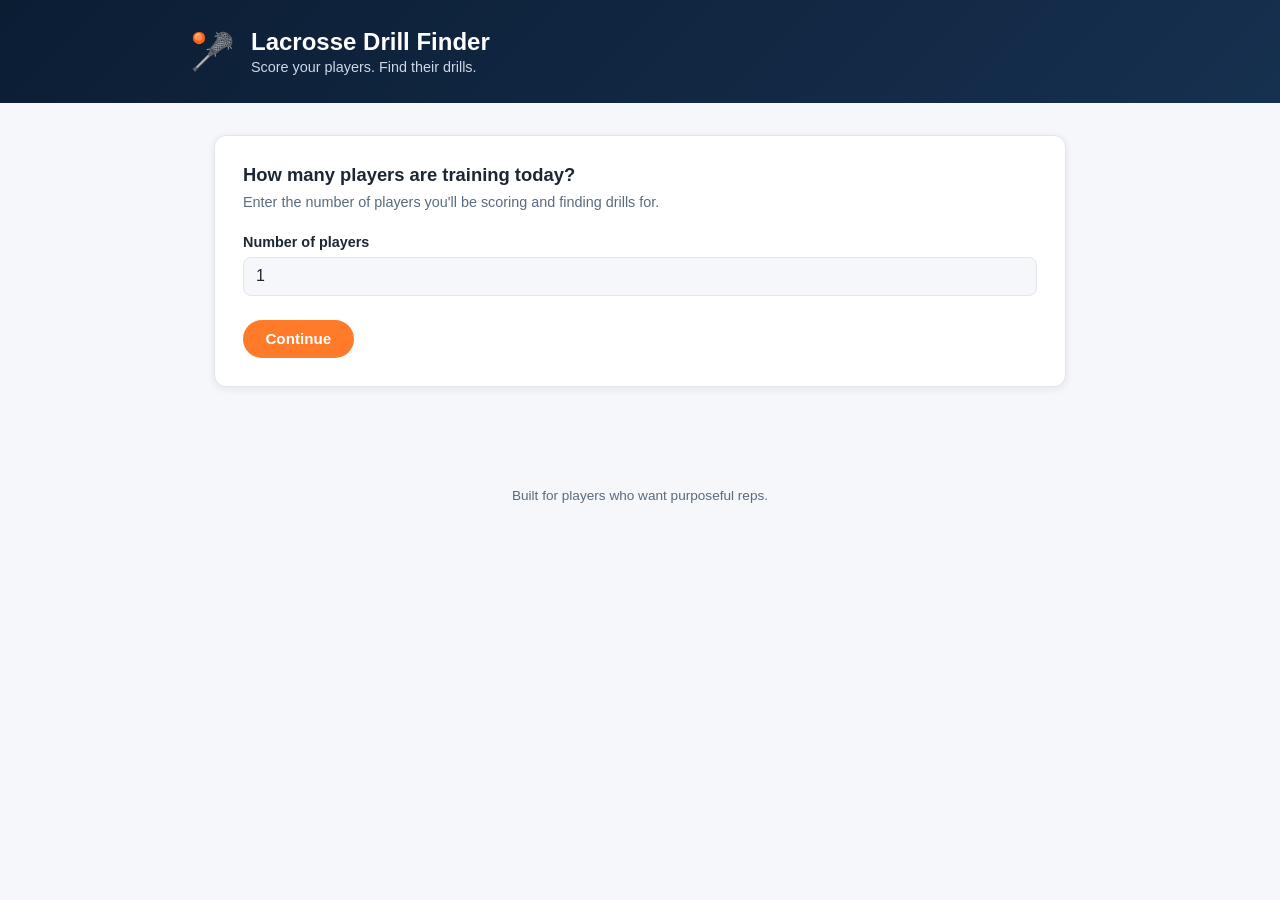
==== lacrosse-drill-finder.html @ 165f3fa3 "Rework as single-file app with per-player skill scoring Consolidate into one self-contained HTML fil" ====
<!doctype html>
<html lang="en">
<head>
<meta charset="UTF-8" />
<meta name="viewport" content="width=device-width, initial-scale=1.0" />
<title>Lacrosse Drill Finder</title>
<style>
:root {
  --navy: #0b1d33;
  --navy-light: #16304f;
  --orange: #ff7a29;
  --orange-dark: #e8611a;
  --bg: #f5f7fa;
  --card-bg: #ffffff;
  --text: #1c2733;
  --text-muted: #5a6b7d;
  --border: #e1e6ec;
  --radius: 12px;
  --shadow: 0 2px 8px rgba(11, 29, 51, 0.08);
}
@media (prefers-color-scheme: dark) {
  :root {
    --bg: #0e1620;
    --card-bg: #172231;
    --text: #eaf0f6;
    --text-muted: #9aabbd;
    --border: #263447;
    --shadow: 0 2px 10px rgba(0, 0, 0, 0.35);
  }
}
* { box-sizing: border-box; }
body {
  margin: 0;
  font-family: "Segoe UI", Roboto, Helvetica, Arial, sans-serif;
  background: var(--bg);
  color: var(--text);
}
.site-header {
  background: linear-gradient(135deg, var(--navy), var(--navy-light));
  color: #fff;
  padding: 1.75rem 1.5rem;
}
.header-inner {
  max-width: 900px;
  margin: 0 auto;
  display: flex;
  align-items: center;
  justify-content: space-between;
  gap: 1rem;
  flex-wrap: wrap;
}
.header-title { display: flex; align-items: center; gap: 1rem; }
.logo { font-size: 2.25rem; line-height: 1; }
.site-header h1 { margin: 0; font-size: 1.5rem; }
.tagline { margin: 0.2rem 0 0; color: #cdd8e6; font-size: 0.9rem; }
.start-over-btn {
  background: rgba(255,255,255,0.1);
  color: #fff;
  border: 1px solid rgba(255,255,255,0.35);
  border-radius: 999px;
  padding: 0.4rem 0.9rem;
  font-size: 0.8rem;
  cursor: pointer;
}
.start-over-btn:hover { background: rgba(255,255,255,0.2); }
main { max-width: 900px; margin: 0 auto; padding: 2rem 1.5rem 4rem; }
.screen { display: none; }
.screen.active { display: block; }
.card-box {
  background: var(--card-bg);
  border: 1px solid var(--border);
  border-radius: var(--radius);
  box-shadow: var(--shadow);
  padding: 1.75rem;
}
.section-title { font-size: 1.15rem; margin: 0 0 0.5rem; }
.section-sub { color: var(--text-muted); margin: 0 0 1.5rem; font-size: 0.9rem; }
label.field-label { display: block; font-weight: 600; margin-bottom: 0.4rem; font-size: 0.9rem; }
input[type="number"], input[type="text"] {
  width: 100%;
  padding: 0.6rem 0.75rem;
  border: 1px solid var(--border);
  border-radius: 8px;
  font-size: 1rem;
  background: var(--bg);
  color: var(--text);
}
.btn {
  display: inline-block;
  border: none;
  border-radius: 999px;
  padding: 0.65rem 1.4rem;
  font-size: 0.95rem;
  font-weight: 600;
  cursor: pointer;
  background: var(--orange);
  color: #fff;
  transition: background 0.12s ease;
}
.btn:hover { background: var(--orange-dark); }
.btn.secondary {
  background: transparent;
  color: var(--text);
  border: 1px solid var(--border);
}
.btn.secondary:hover { border-color: var(--orange); color: var(--orange-dark); }
.btn:disabled { opacity: 0.5; cursor: not-allowed; }
.btn-row { display: flex; gap: 0.75rem; margin-top: 1.5rem; flex-wrap: wrap; }
.progress-note { font-size: 0.85rem; color: var(--text-muted); margin-bottom: 1rem; }

.skill-score-row {
  display: grid;
  grid-template-columns: 1.7fr 3fr 2.2rem;
  align-items: center;
  gap: 0.9rem;
  padding: 0.6rem 0;
  border-bottom: 1px solid var(--border);
}
.skill-score-row:last-child { border-bottom: none; }
.skill-score-name { display: flex; align-items: center; gap: 0.5rem; font-weight: 600; font-size: 0.92rem; }
.skill-score-value { text-align: right; font-weight: 700; color: var(--orange-dark); }
input[type="range"] { width: 100%; accent-color: var(--orange); }

.player-grid { display: grid; grid-template-columns: repeat(auto-fill, minmax(220px, 1fr)); gap: 1rem; }
.player-card {
  background: var(--card-bg);
  border: 1px solid var(--border);
  border-radius: var(--radius);
  padding: 1.1rem 1.3rem;
  text-align: left;
  cursor: pointer;
  box-shadow: var(--shadow);
  font: inherit;
  color: var(--text);
}
.player-card:hover { border-color: var(--orange); }
.player-card h3 { margin: 0 0 0.35rem; font-size: 1.05rem; }
.player-card .weak-note { font-size: 0.82rem; color: var(--text-muted); }

.back-button {
  background: none;
  border: 1px solid var(--border);
  border-radius: 999px;
  padding: 0.4rem 0.9rem;
  font-size: 0.85rem;
  cursor: pointer;
  color: var(--text);
  margin-bottom: 1.25rem;
}
.back-button:hover { border-color: var(--orange); color: var(--orange-dark); }

.suggestion-box {
  background: linear-gradient(135deg, var(--navy), var(--navy-light));
  color: #fff;
  border-radius: var(--radius);
  padding: 1.25rem 1.5rem;
  margin-bottom: 1.5rem;
  display: flex;
  align-items: center;
  justify-content: space-between;
  gap: 1rem;
  flex-wrap: wrap;
}
.suggestion-box p { margin: 0.2rem 0 0; color: #cdd8e6; font-size: 0.88rem; }
.suggestion-box h3 { margin: 0; font-size: 1.1rem; }

.skill-grid { display: grid; grid-template-columns: repeat(auto-fill, minmax(190px, 1fr)); gap: 1rem; }
.skill-card {
  background: var(--card-bg);
  border: 1px solid var(--border);
  border-radius: var(--radius);
  padding: 1.1rem;
  text-align: left;
  cursor: pointer;
  box-shadow: var(--shadow);
  color: var(--text);
  font: inherit;
}
.skill-card:hover { border-color: var(--orange); }
.skill-card .skill-icon { font-size: 1.6rem; display: block; margin-bottom: 0.4rem; }
.skill-card h4 { margin: 0 0 0.25rem; font-size: 0.98rem; }
.skill-card .skill-score-tag { font-size: 0.78rem; color: var(--text-muted); }

.drill-card {
  background: var(--card-bg);
  border: 1px solid var(--border);
  border-left: 4px solid var(--orange);
  border-radius: var(--radius);
  padding: 1.5rem 1.75rem;
  box-shadow: var(--shadow);
}
.drill-card-header { display: flex; justify-content: space-between; align-items: baseline; gap: 1rem; flex-wrap: wrap; }
.drill-card h3 { margin: 0; font-size: 1.25rem; }
.difficulty { font-size: 0.75rem; font-weight: 600; padding: 0.2rem 0.6rem; border-radius: 999px; white-space: nowrap; }
.difficulty-beginner { background: #e3f6e8; color: #1e7a3d; }
.difficulty-intermediate { background: #fff3d9; color: #9a6a00; }
.difficulty-advanced { background: #fde3e3; color: #b3261e; }
@media (prefers-color-scheme: dark) {
  .difficulty-beginner { background: #163a24; color: #7fd99a; }
  .difficulty-intermediate { background: #3a2f10; color: #f0c565; }
  .difficulty-advanced { background: #3a1616; color: #f29a95; }
}
.drill-summary { margin: 0.6rem 0; color: var(--text-muted); font-style: italic; }
.drill-instructions { margin: 0.6rem 0 1rem; line-height: 1.55; }
.drill-meta { display: flex; gap: 1.5rem; flex-wrap: wrap; font-size: 0.85rem; color: var(--text-muted); }
.drill-meta strong { color: var(--text); }

.site-footer { text-align: center; padding: 1.5rem; color: var(--text-muted); font-size: 0.85rem; }
</style>
</head>
<body>
  <header class="site-header">
    <div class="header-inner">
      <div class="header-title">
        <span class="logo">🥍</span>
        <div>
          <h1>Lacrosse Drill Finder</h1>
          <p class="tagline">Score your players. Find their drills.</p>
        </div>
      </div>
      <button id="start-over-btn" class="start-over-btn" type="button" hidden>Start Over</button>
    </div>
  </header>

  <main>
    <!-- Screen 1: how many players -->
    <section id="screen-count" class="screen active">
      <div class="card-box">
        <h2 class="section-title">How many players are training today?</h2>
        <p class="section-sub">Enter the number of players you'll be scoring and finding drills for.</p>
        <label class="field-label" for="player-count-input">Number of players</label>
        <input type="number" id="player-count-input" min="1" max="30" value="1" />
        <div class="btn-row">
          <button class="btn" id="count-continue-btn" type="button">Continue</button>
        </div>
      </div>
    </section>

    <!-- Screen 2: score each player's skills -->
    <section id="screen-scoring" class="screen">
      <div class="card-box">
        <p class="progress-note" id="scoring-progress"></p>
        <h2 class="section-title" id="scoring-title"></h2>
        <label class="field-label" for="player-name-input">Player name (optional)</label>
        <input type="text" id="player-name-input" placeholder="e.g. Jordan" />
        <div id="skill-score-list" style="margin-top: 1.25rem;"></div>
        <div class="btn-row">
          <button class="btn secondary" id="scoring-back-btn" type="button">Previous</button>
          <button class="btn" id="scoring-next-btn" type="button">Next</button>
        </div>
      </div>
    </section>

    <!-- Screen 3: choose a player -->
    <section id="screen-players" class="screen">
      <h2 class="section-title">Who are you working with?</h2>
      <p class="section-sub">Select a player to get a skill suggestion or pick a drill.</p>
      <div id="player-grid" class="player-grid"></div>
    </section>

    <!-- Screen 4: choose a skill for the selected player -->
    <section id="screen-work" class="screen">
      <button class="back-button" id="work-back-btn" type="button">&larr; All players</button>
      <div class="suggestion-box">
        <div>
          <h3 id="suggestion-skill-name"></h3>
          <p>Suggested based on <span id="suggestion-player-name"></span>'s lowest score</p>
        </div>
        <button class="btn" id="suggestion-drill-btn" type="button">Get a drill for this</button>
      </div>
      <h2 class="section-title">Or pick a skill to work on</h2>
      <p class="section-sub" id="work-sub"></p>
      <div id="work-skill-grid" class="skill-grid"></div>
    </section>

    <!-- Screen 5: show a drill -->
    <section id="screen-drill" class="screen">
      <button class="back-button" id="drill-back-btn" type="button">&larr; Back to skills</button>
      <h2 class="section-title" id="drill-title"></h2>
      <p class="section-sub" id="drill-sub"></p>
      <div id="drill-card-holder"></div>
      <div class="btn-row">
        <button class="btn secondary" id="another-drill-btn" type="button">Give me another drill</button>
      </div>
    </section>
  </main>

  <footer class="site-footer">
    <p>Built for players who want purposeful reps.</p>
  </footer>

<script>
// ---------- Data ----------
const SKILLS = [
  { id: "passing", name: "Passing", icon: "🎯", description: "Accuracy, timing, and power on your feeds and outlet passes.",
    drills: [
      { name: "Wall Ball", summary: "The foundational lacrosse drill for stick skills.", instructions: "Stand 5-10 yards from a wall and throw/catch continuously, alternating hands, using quick stick and both overhand/sidearm releases.", duration: "10-15 min", equipment: "Wall, stick, ball", difficulty: "Beginner" },
      { name: "Partner Passing on the Move", summary: "Builds accuracy while running instead of standing still.", instructions: "Two players jog down the field passing back and forth, leading each other so the catch happens in stride. Increase speed each rep.", duration: "10 min", equipment: "Stick, ball, partner", difficulty: "Beginner" },
      { name: "Triangle Passing", summary: "Sharpens quick decision-making and off-hand passing.", instructions: "Three players form a triangle 10-15 yards apart. Pass quickly around the triangle, then reverse direction, forcing both strong- and off-hand passes.", duration: "10 min", equipment: "Stick, ball, 2 partners", difficulty: "Intermediate" },
      { name: "Question Mark Drill", summary: "Simulates a dodger feeding a cutting teammate.", instructions: "One player dodges in a question-mark path toward the goal while a cutter times a run to the crease; the dodger feeds the cutter for a finish.", duration: "10-15 min", equipment: "Stick, ball, goal, 1-2 partners", difficulty: "Advanced" }
    ]},
  { id: "catching", name: "Catching", icon: "🤾", description: "Reliable hands on passes thrown on target, off target, and under pressure.",
    drills: [
      { name: "Wall Ball", summary: "Repetition builds soft hands and consistent catching form.", instructions: "Same as passing wall ball, but focus on giving with the stick on the catch to absorb the ball's speed instead of letting it bounce out.", duration: "10-15 min", equipment: "Wall, stick, ball", difficulty: "Beginner" },
      { name: "Bad Pass Drill", summary: "Trains recovery on inaccurate or awkward passes.", instructions: "A partner intentionally throws passes high, low, and wide. The receiver must adjust their stick and body to catch everything cleanly.", duration: "10 min", equipment: "Stick, ball, partner", difficulty: "Intermediate" },
      { name: "Catch and Look Drill", summary: "Builds the habit of scanning the field immediately after catching.", instructions: "Receive a pass, then immediately locate and call out a coach's hand signal or a teammate's jersey number before making the next move.", duration: "10 min", equipment: "Stick, ball, partner or coach", difficulty: "Intermediate" },
      { name: "Two-Ball Catching", summary: "Improves reaction time and hand-eye coordination.", instructions: "A feeder alternates quick throws with two balls to a receiver who must catch and return each one rapidly.", duration: "5-10 min", equipment: "2 sticks, 2 balls, partner", difficulty: "Advanced" }
    ]},
  { id: "shooting", name: "Shooting", icon: "🥍", description: "Power, accuracy, and quick release from all angles on the crease and perimeter.",
    drills: [
      { name: "Quick Stick Shooting", summary: "Develops a fast release with minimal wind-up.", instructions: "A feeder passes to a shooter positioned near the crease, who must catch and shoot in one fluid motion aiming for the corners.", duration: "10 min", equipment: "Stick, balls, goal, feeder", difficulty: "Intermediate" },
      { name: "Time and Room Shooting", summary: "Builds mechanics and power when unpressured.", instructions: "From 10-12 yards, shoot at each corner of the goal in sequence, focusing on hip rotation and full follow-through.", duration: "10-15 min", equipment: "Stick, balls, goal", difficulty: "Beginner" },
      { name: "Shooting on the Run", summary: "Simulates game-speed finishing after a dodge or cut.", instructions: "Start at the wing, run toward the goal at full speed while receiving a pass, and shoot in stride without breaking cadence.", duration: "10 min", equipment: "Stick, balls, goal, feeder", difficulty: "Advanced" },
      { name: "Bounce Shot Drill", summary: "Adds a low, hard-to-save shot to your arsenal.", instructions: "From various angles, practice shooting bounce shots aimed to hit the ground just in front of the crease before rising into the net.", duration: "10 min", equipment: "Stick, balls, goal", difficulty: "Intermediate" }
    ]},
  { id: "dodging", name: "Dodging", icon: "⚡", description: "Beating a defender 1-on-1 with change of speed and direction.",
    drills: [
      { name: "Split Dodge Reps", summary: "The bread-and-butter dodge for changing direction quickly.", instructions: "Against air or cones, practice planting, switching hands in front of your body, and accelerating away in the new direction.", duration: "10 min", equipment: "Stick, ball, cones (optional)", difficulty: "Beginner" },
      { name: "Roll Dodge Reps", summary: "Useful for beating a defender who overplays your hands.", instructions: "Approach a defender or cone, plant your outside foot, and pivot your back into the defender while protecting the stick, then explode away.", duration: "10 min", equipment: "Stick, ball, cones (optional)", difficulty: "Intermediate" },
      { name: "Change of Direction Ladder", summary: "Improves the footwork and burst that make dodges effective.", instructions: "Run agility ladder patterns (in-out, lateral shuffle, icky shuffle) with a stick in hand, then immediately explode 5 yards upfield.", duration: "10 min", equipment: "Agility ladder, stick", difficulty: "Beginner" },
      { name: "1v1 Live Dodging", summary: "Game-realistic reps against a live defender.", instructions: "Attacker starts at X or the wing and tries to beat a live defender to the goal using any dodge, finishing with a shot.", duration: "10-15 min", equipment: "Stick, ball, goal, defender", difficulty: "Advanced" }
    ]},
  { id: "ground-balls", name: "Ground Balls", icon: "🟢", description: "Winning 50/50 balls with proper technique, leverage, and urgency.",
    drills: [
      { name: "Bucket Scoop Drill", summary: "Isolates clean scooping technique.", instructions: "Roll the ball out and scoop it while bending your knees (not your back), keeping your stick low and running through the ball.", duration: "10 min", equipment: "Stick, ball", difficulty: "Beginner" },
      { name: "Box Ground Ball Drill", summary: "Trains reaction speed to a bouncing ball from any direction.", instructions: "Coach rolls or throws the ball into a small box; the player must react, sprint in, scoop, and protect the stick immediately.", duration: "10 min", equipment: "Stick, ball, cones, coach", difficulty: "Intermediate" },
      { name: "3-Man Ground Ball Scramble", summary: "Simulates the physical battle for a contested ground ball.", instructions: "Three players scramble for one loose ball. Whoever scoops it must protect it and clear away from the other two.", duration: "10 min", equipment: "Stick, ball, 2 partners", difficulty: "Advanced" },
      { name: "Ground Ball to Outlet", summary: "Connects the scoop to a fast, purposeful transition pass.", instructions: "Scoop a ground ball, take two protective steps, and immediately throw an accurate outlet pass to a moving target.", duration: "10 min", equipment: "Stick, ball, partner", difficulty: "Intermediate" }
    ]},
  { id: "defense", name: "Defense", icon: "🛡️", description: "Positioning, footwork, and stick checks to shut down opposing attackers.",
    drills: [
      { name: "Approach and Footwork Drill", summary: "Teaches proper closeout angle and body position.", instructions: "Starting a few yards off, approach an attacker under control, breaking down your steps to stay balanced and force them where you want.", duration: "10 min", equipment: "Stick, cones, partner", difficulty: "Beginner" },
      { name: "Mirror Drill", summary: "Builds lateral quickness and staying in a defensive stance.", instructions: "Partner up; one player moves side to side and backward while the defender mirrors their movement in a low athletic stance, no stick needed.", duration: "5-10 min", equipment: "Partner (no equipment needed)", difficulty: "Beginner" },
      { name: "Poke and Lift Check Drill", summary: "Sharpens stick check timing without fouling.", instructions: "Attacker cradles while moving; defender practices timed poke checks and lift checks aimed at the top hand, then resets defensive position.", duration: "10 min", equipment: "Stick, ball, partner", difficulty: "Intermediate" },
      { name: "1v1 Live Defense", summary: "Full-speed test of positioning, footwork, and checks together.", instructions: "Attacker tries to dodge and score from the wing or X; defender uses proper footwork and body positioning to force a low-percentage shot.", duration: "10-15 min", equipment: "Stick, ball, goal, attacker", difficulty: "Advanced" }
    ]},
  { id: "face-offs", name: "Face-offs", icon: "🤺", description: "Winning possession at the X with hand speed, leverage, and exit moves.",
    drills: [
      { name: "Clamp Technique Drill", summary: "Isolates the core face-off move.", instructions: "From the ready position, practice a quick wrist-snap clamp down onto a stationary ball, focusing on speed over strength.", duration: "10 min", equipment: "Stick, ball", difficulty: "Beginner" },
      { name: "Rake Technique Drill", summary: "Adds a counter move for when the clamp is contested.", instructions: "Practice raking the ball forward and to the side out of the pile, then immediately releasing your bottom hand to scoop and sprint.", duration: "10 min", equipment: "Stick, ball", difficulty: "Intermediate" },
      { name: "Whistle Reaction Drill", summary: "Trains explosive first-move reaction time.", instructions: "Set up in the face-off position and have a partner call the whistle at random intervals; react as fast as possible with a clamp or rake.", duration: "10 min", equipment: "Stick, ball, partner", difficulty: "Intermediate" },
      { name: "Live Exit Moves", summary: "Connects winning the draw to actually controlling the ball.", instructions: "After clamping or raking against a live opponent, practice exit moves (front exit, pull-through) to escape the pile and secure possession.", duration: "10-15 min", equipment: "Stick, ball, opponent", difficulty: "Advanced" }
    ]},
  { id: "cradling", name: "Cradling & Stick Protection", icon: "🔒", description: "Keeping possession secure while running, dodging, and absorbing contact.",
    drills: [
      { name: "Cradle While Running", summary: "Builds a consistent, ball-secure cradle at speed.", instructions: "Sprint the length of the field cradling with a tight wrist motion, keeping the ball in the pocket at all speeds and directions.", duration: "10 min", equipment: "Stick, ball", difficulty: "Beginner" },
      { name: "Protect the Stick Drill", summary: "Simulates a defender trying to dislodge the ball.", instructions: "A defender applies light-to-moderate check pressure while the ball carrier cradles and shields the stick with their body and off-hand.", duration: "10 min", equipment: "Stick, ball, defender", difficulty: "Intermediate" },
      { name: "Figure-8 Cradle", summary: "Improves ball control while weaving through traffic.", instructions: "Weave a figure-8 pattern through a set of cones while cradling, switching hands smoothly as you change direction.", duration: "5-10 min", equipment: "Stick, ball, cones", difficulty: "Beginner" }
    ]},
  { id: "agility", name: "Footwork & Agility", icon: "🏃", description: "The speed and body control that make every other skill sharper.",
    drills: [
      { name: "Ladder Drills", summary: "Builds fast, precise footwork.", instructions: "Run standard agility ladder patterns (in-out, lateral high knees, icky shuffle), performing each pattern with and without a stick.", duration: "10 min", equipment: "Agility ladder", difficulty: "Beginner" },
      { name: "Cone Weave Sprint", summary: "Trains change-of-direction speed under control.", instructions: "Set up 5-6 cones in a zigzag; sprint through weaving tightly around each cone, then jog back and repeat.", duration: "10 min", equipment: "Cones", difficulty: "Beginner" },
      { name: "Reactive Shuffle Drill", summary: "Builds the quick-twitch reactions defenders and dodgers both need.", instructions: "Partner points left/right/back at random; player reacts immediately with a defensive shuffle step in that direction.", duration: "5-10 min", equipment: "Partner (no equipment needed)", difficulty: "Intermediate" }
    ]},
  { id: "iq", name: "Field IQ & Communication", icon: "🧠", description: "Reading the game, making smart decisions, and talking to teammates.",
    drills: [
      { name: "Small-Sided Games (3v3)", summary: "Forces faster decisions with fewer players to hide behind.", instructions: "Play 3v3 or 4v4 on a small field. Fewer players means more touches, more decisions, and more communication per minute.", duration: "15-20 min", equipment: "Sticks, balls, goal, 5+ players", difficulty: "Intermediate" },
      { name: "Called-Slide Defensive Drill", summary: "Builds the communication habits that prevent easy goals.", instructions: "Run a 2-man or 3-man defensive slide package where defenders must verbally call and confirm every slide and recovery.", duration: "10-15 min", equipment: "Sticks, balls, goal, 4+ players", difficulty: "Advanced" },
      { name: "Film Review Walkthrough", summary: "Sharpens off-field understanding of spacing and timing.", instructions: "Watch film (team or pro) of a specific situation (e.g., 6v6 offense) and walk through the correct reads and rotations as a group.", duration: "15-20 min", equipment: "Game film, whiteboard", difficulty: "Intermediate" }
    ]}
];

// ---------- State ----------
let playerCount = 1;
let players = [];       // { name, scores: { skillId: number } }
let scoringIndex = 0;
let selectedPlayerIndex = null;
let activeSkillId = null;
let lastDrillIndex = -1;

// ---------- Elements ----------
const screens = {
  count: document.getElementById("screen-count"),
  scoring: document.getElementById("screen-scoring"),
  players: document.getElementById("screen-players"),
  work: document.getElementById("screen-work"),
  drill: document.getElementById("screen-drill"),
};
const startOverBtn = document.getElementById("start-over-btn");

function showScreen(name) {
  Object.values(screens).forEach(s => s.classList.remove("active"));
  screens[name].classList.add("active");
  startOverBtn.hidden = name === "count";
  window.scrollTo({ top: 0, behavior: "smooth" });
}

// ---------- Screen 1: player count ----------
document.getElementById("count-continue-btn").addEventListener("click", () => {
  const input = document.getElementById("player-count-input");
  const n = parseInt(input.value, 10);
  playerCount = Number.isFinite(n) && n > 0 ? Math.min(n, 30) : 1;
  players = Array.from({ length: playerCount }, () => ({ name: "", scores: {} }));
  scoringIndex = 0;
  renderScoringScreen();
  showScreen("scoring");
});

// ---------- Screen 2: scoring ----------
function renderScoringScreen() {
  const player = players[scoringIndex];
  document.getElementById("scoring-progress").textContent = `Player ${scoringIndex + 1} of ${playerCount}`;
  document.getElementById("scoring-title").textContent = "Rate each skill from 1 (needs work) to 10 (elite)";
  document.getElementById("player-name-input").value = player.name;

  const list = document.getElementById("skill-score-list");
  list.innerHTML = "";
  SKILLS.forEach(skill => {
    if (player.scores[skill.id] === undefined) player.scores[skill.id] = 5;
    const row = document.createElement("div");
    row.className = "skill-score-row";
    row.innerHTML = `
      <div class="skill-score-name">${skill.icon} ${skill.name}</div>
      <input type="range" min="1" max="10" step="1" value="${player.scores[skill.id]}" data-skill="${skill.id}" />
      <div class="skill-score-value" data-skill-value="${skill.id}">${player.scores[skill.id]}</div>
    `;
    list.appendChild(row);
  });
  list.querySelectorAll('input[type="range"]').forEach(input => {
    input.addEventListener("input", () => {
      const skillId = input.dataset.skill;
      player.scores[skillId] = parseInt(input.value, 10);
      list.querySelector(`[data-skill-value="${skillId}"]`).textContent = input.value;
    });
  });

  const backBtn = document.getElementById("scoring-back-btn");
  const nextBtn = document.getElementById("scoring-next-btn");
  backBtn.disabled = scoringIndex === 0;
  nextBtn.textContent = scoringIndex === playerCount - 1 ? "Finish Setup" : "Next Player";
}

document.getElementById("player-name-input").addEventListener("input", (e) => {
  players[scoringIndex].name = e.target.value;
});

document.getElementById("scoring-back-btn").addEventListener("click", () => {
  if (scoringIndex > 0) {
    scoringIndex -= 1;
    renderScoringScreen();
  }
});

document.getElementById("scoring-next-btn").addEventListener("click", () => {
  if (!players[scoringIndex].name.trim()) {
    players[scoringIndex].name = `Player ${scoringIndex + 1}`;
  }
  if (scoringIndex < playerCount - 1) {
    scoringIndex += 1;
    renderScoringScreen();
  } else {
    renderPlayersScreen();
    showScreen("players");
  }
});

// ---------- Screen 3: player list ----------
function weakestSkill(player) {
  let weakest = SKILLS[0];
  SKILLS.forEach(skill => {
    if (player.scores[skill.id] < player.scores[weakest.id]) weakest = skill;
  });
  return weakest;
}

function renderPlayersScreen() {
  const grid = document.getElementById("player-grid");
  grid.innerHTML = "";
  players.forEach((player, idx) => {
    const weak = weakestSkill(player);
    const card = document.createElement("button");
    card.type = "button";
    card.className = "player-card";
    card.innerHTML = `
      <h3>${player.name}</h3>
      <div class="weak-note">Weakest skill: ${weak.icon} ${weak.name} (${player.scores[weak.id]}/10)</div>
    `;
    card.addEventListener("click", () => {
      selectedPlayerIndex = idx;
      renderWorkScreen();
      showScreen("work");
    });
    grid.appendChild(card);
  });
}

// ---------- Screen 4: pick a skill ----------
function renderWorkScreen() {
  const player = players[selectedPlayerIndex];
  const weak = weakestSkill(player);

  document.getElementById("suggestion-skill-name").textContent = `${weak.icon} ${weak.name}`;
  document.getElementById("suggestion-player-name").textContent = player.name;
  document.getElementById("work-sub").textContent = `${player.name}'s current skill ratings, lowest to highest.`;

  document.getElementById("suggestion-drill-btn").onclick = () => {
    activeSkillId = weak.id;
    lastDrillIndex = -1;
    renderDrillScreen();
    showScreen("drill");
  };

  const sorted = [...SKILLS].sort((a, b) => player.scores[a.id] - player.scores[b.id]);
  const grid = document.getElementById("work-skill-grid");
  grid.innerHTML = "";
  sorted.forEach(skill => {
    const card = document.createElement("button");
    card.type = "button";
    card.className = "skill-card";
    card.innerHTML = `
      <span class="skill-icon">${skill.icon}</span>
      <h4>${skill.name}</h4>
      <div class="skill-score-tag">Rated ${player.scores[skill.id]}/10</div>
    `;
    card.addEventListener("click", () => {
      activeSkillId = skill.id;
      lastDrillIndex = -1;
      renderDrillScreen();
      showScreen("drill");
    });
    grid.appendChild(card);
  });
}

document.getElementById("work-back-btn").addEventListener("click", () => {
  renderPlayersScreen();
  showScreen("players");
});

// ---------- Screen 5: drill ----------
function renderDrillScreen() {
  const skill = SKILLS.find(s => s.id === activeSkillId);
  const player = players[selectedPlayerIndex];

  document.getElementById("drill-title").textContent = `${skill.icon} ${skill.name} Drill for ${player.name}`;
  document.getElementById("drill-sub").textContent = skill.description;

  let idx;
  if (skill.drills.length === 1) {
    idx = 0;
  } else {
    do {
      idx = Math.floor(Math.random() * skill.drills.length);
    } while (idx === lastDrillIndex);
  }
  lastDrillIndex = idx;
  const drill = skill.drills[idx];

  const holder = document.getElementById("drill-card-holder");
  const difficultyClass = `difficulty-${drill.difficulty.toLowerCase()}`;
  holder.innerHTML = `
    <div class="drill-card">
      <div class="drill-card-header">
        <h3>${drill.name}</h3>
        <span class="difficulty ${difficultyClass}">${drill.difficulty}</span>
      </div>
      <p class="drill-summary">${drill.summary}</p>
      <p class="drill-instructions">${drill.instructions}</p>
      <div class="drill-meta">
        <span><strong>Duration:</strong> ${drill.duration}</span>
        <span><strong>Equipment:</strong> ${drill.equipment}</span>
      </div>
    </div>
  `;
}

document.getElementById("another-drill-btn").addEventListener("click", renderDrillScreen);

document.getElementById("drill-back-btn").addEventListener("click", () => {
  renderWorkScreen();
  showScreen("work");
});

// ---------- Start over ----------
startOverBtn.addEventListener("click", () => {
  playerCount = 1;
  players = [];
  scoringIndex = 0;
  selectedPlayerIndex = null;
  activeSkillId = null;
  lastDrillIndex = -1;
  document.getElementById("player-count-input").value = 1;
  showScreen("count");
});
</script>
</body>
</html>
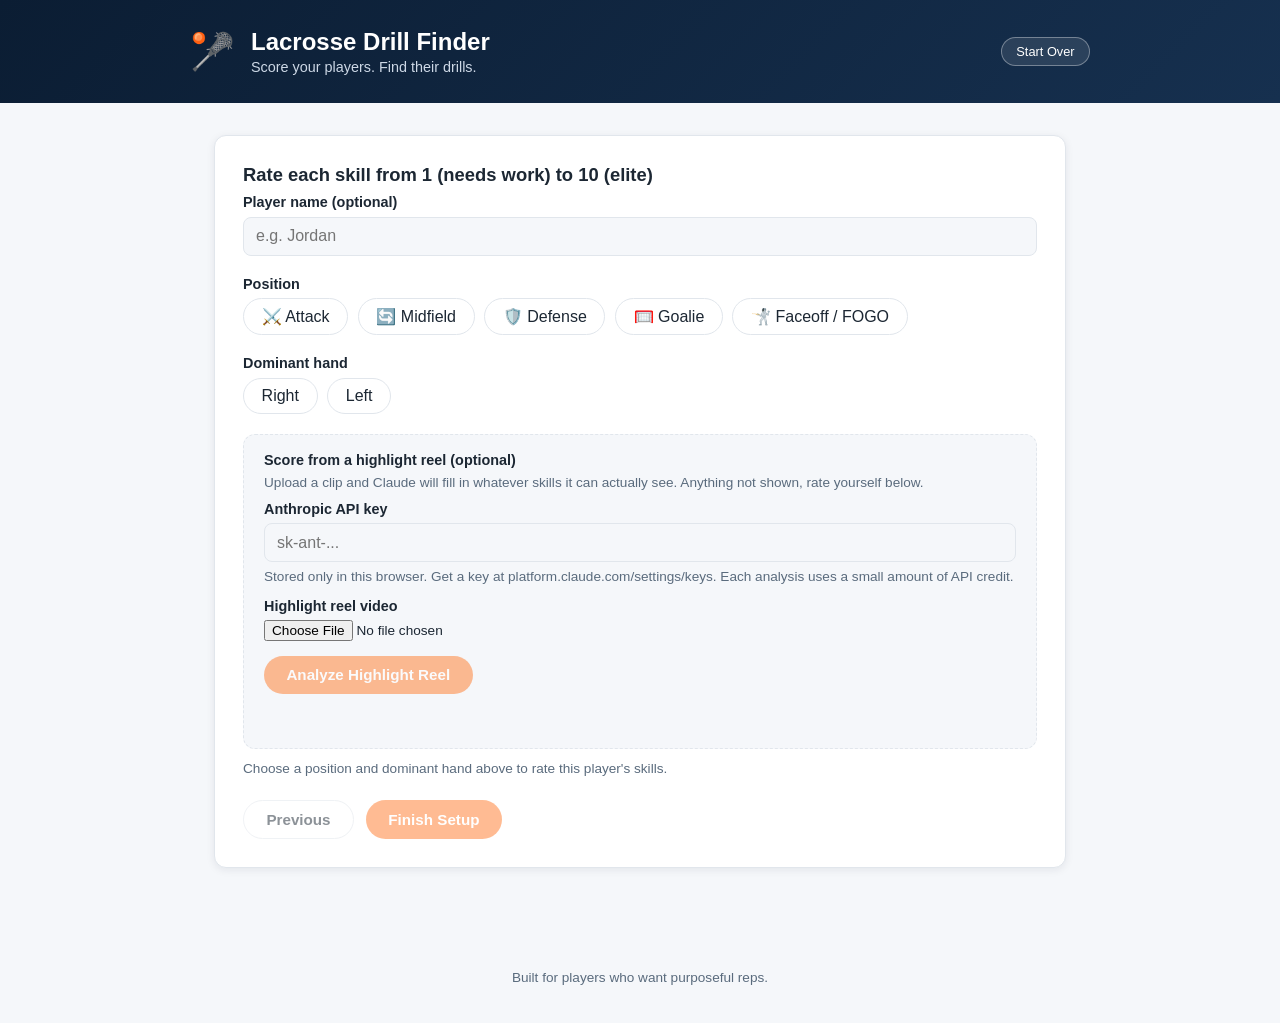
==== commit 3b63684d: "Drop the player-count screen; app now starts at scoring directly The "how many players are training " ====
--- a/lacrosse-drill-finder.html
+++ b/lacrosse-drill-finder.html
@@ -2,7 +2,7 @@
 <html lang="en">
 <head>
 <meta charset="UTF-8" />
-<meta name="viewport" content="width=device-width, initial-scale=1.0" />
+<meta name="viewport" content="width=device-width, initial-scale=1.0, viewport-fit=cover" />
 <title>Lacrosse Drill Finder</title>
 <style>
 :root {
@@ -29,6 +29,7 @@
   }
 }
 * { box-sizing: border-box; }
+[hidden] { display: none !important; }
 body {
   margin: 0;
   font-family: "Segoe UI", Roboto, Helvetica, Arial, sans-serif;
@@ -76,7 +77,7 @@
 .section-title { font-size: 1.15rem; margin: 0 0 0.5rem; }
 .section-sub { color: var(--text-muted); margin: 0 0 1.5rem; font-size: 0.9rem; }
 label.field-label { display: block; font-weight: 600; margin-bottom: 0.4rem; font-size: 0.9rem; }
-input[type="number"], input[type="text"] {
+input[type="number"], input[type="text"], input[type="password"] {
   width: 100%;
   padding: 0.6rem 0.75rem;
   border: 1px solid var(--border);
@@ -108,16 +109,33 @@
 .btn-row { display: flex; gap: 0.75rem; margin-top: 1.5rem; flex-wrap: wrap; }
 .progress-note { font-size: 0.85rem; color: var(--text-muted); margin-bottom: 1rem; }
 
+.choice-grid { display: flex; gap: 0.6rem; flex-wrap: wrap; margin-bottom: 1.25rem; }
+.choice-btn {
+  border: 1px solid var(--border);
+  background: var(--card-bg);
+  border-radius: 999px;
+  padding: 0.5rem 1.1rem;
+  cursor: pointer;
+  font-size: 0.88rem;
+  color: var(--text);
+  font: inherit;
+}
+.choice-btn:hover { border-color: var(--orange); }
+.choice-btn.selected { background: var(--orange); border-color: var(--orange); color: #fff; font-weight: 600; }
+.hint-text { font-size: 0.85rem; color: var(--text-muted); margin: -0.75rem 0 1.25rem; }
+
+.skill-score-group { padding: 0.7rem 0; border-bottom: 1px solid var(--border); }
+.skill-score-group:last-child { border-bottom: none; }
+.skill-score-heading { font-weight: 600; font-size: 0.92rem; display: flex; align-items: center; gap: 0.5rem; margin-bottom: 0.5rem; }
 .skill-score-row {
   display: grid;
   grid-template-columns: 1.7fr 3fr 2.2rem;
   align-items: center;
   gap: 0.9rem;
-  padding: 0.6rem 0;
-  border-bottom: 1px solid var(--border);
-}
-.skill-score-row:last-child { border-bottom: none; }
+  padding: 0.3rem 0;
+}
 .skill-score-name { display: flex; align-items: center; gap: 0.5rem; font-weight: 600; font-size: 0.92rem; }
+.skill-score-hand-label { font-size: 0.85rem; color: var(--text-muted); padding-left: 1.6rem; }
 .skill-score-value { text-align: right; font-weight: 700; color: var(--orange-dark); }
 input[type="range"] { width: 100%; accent-color: var(--orange); }
 
@@ -180,6 +198,40 @@
 .skill-card .skill-icon { font-size: 1.6rem; display: block; margin-bottom: 0.4rem; }
 .skill-card h4 { margin: 0 0 0.25rem; font-size: 0.98rem; }
 .skill-card .skill-score-tag { font-size: 0.78rem; color: var(--text-muted); }
+.skill-card-static {
+  background: var(--card-bg);
+  border: 1px solid var(--border);
+  border-radius: var(--radius);
+  padding: 1.1rem;
+  box-shadow: var(--shadow);
+  color: var(--text);
+}
+.hand-pill-row { display: flex; gap: 0.5rem; margin-top: 0.6rem; }
+.hand-pill {
+  flex: 1;
+  border: 1px solid var(--border);
+  background: var(--bg);
+  border-radius: 8px;
+  padding: 0.4rem 0.5rem;
+  font-size: 0.76rem;
+  cursor: pointer;
+  color: var(--text);
+  text-align: center;
+  font: inherit;
+}
+.hand-pill:hover { border-color: var(--orange); color: var(--orange-dark); }
+.drill-hand-note {
+  background: #fff3d9;
+  color: #9a6a00;
+  border-radius: 8px;
+  padding: 0.6rem 0.9rem;
+  font-size: 0.85rem;
+  font-weight: 600;
+  margin-bottom: 1rem;
+}
+@media (prefers-color-scheme: dark) {
+  .drill-hand-note { background: #3a2f10; color: #f0c565; }
+}
 
 .drill-card {
   background: var(--card-bg);
@@ -205,7 +257,111 @@
 .drill-meta { display: flex; gap: 1.5rem; flex-wrap: wrap; font-size: 0.85rem; color: var(--text-muted); }
 .drill-meta strong { color: var(--text); }
 
+.record-section {
+  margin-top: 2rem;
+  padding-top: 1.75rem;
+  border-top: 1px solid var(--border);
+}
+.record-section h3 { margin: 0 0 0.3rem; font-size: 1.1rem; }
+.api-key-row { max-width: 420px; margin-bottom: 1.25rem; }
+.api-key-row input { margin-top: 0.3rem; }
+.camera-area { margin-bottom: 1rem; }
+.camera-video {
+  width: 100%;
+  max-width: 480px;
+  background: #000;
+  border-radius: var(--radius);
+  display: block;
+}
+.record-status { font-size: 0.9rem; color: var(--orange-dark); font-weight: 600; margin: 0.6rem 0; min-height: 1.2em; }
+.feedback-card {
+  background: var(--card-bg);
+  border: 1px solid var(--border);
+  border-left: 4px solid var(--navy-light);
+  border-radius: var(--radius);
+  padding: 1.25rem 1.5rem;
+  margin-top: 1rem;
+  box-shadow: var(--shadow);
+  line-height: 1.55;
+}
+.feedback-card p { margin: 0.5rem 0; }
+.feedback-card ul { margin: 0.3rem 0 0.9rem; padding-left: 1.3rem; }
+.feedback-card li { margin: 0.2rem 0; }
+.error-text { color: #b3261e; font-size: 0.9rem; margin-top: 0.75rem; }
+@media (prefers-color-scheme: dark) {
+  .error-text { color: #f29a95; }
+}
+
+.highlight-upload-box {
+  border: 1px dashed var(--border);
+  border-radius: var(--radius);
+  padding: 1.1rem 1.25rem;
+  margin: 0 0 1.5rem;
+  background: var(--bg);
+}
+.highlight-upload-box .field-label:first-child { margin-top: 0; }
+input[type="file"] {
+  display: block;
+  width: 100%;
+  font-size: 0.85rem;
+  color: var(--text);
+  margin: 0.4rem 0 0.9rem;
+}
+.ai-tag {
+  font-size: 0.78rem;
+  padding: 0.3rem 0.6rem;
+  border-radius: 6px;
+  margin: 0.15rem 0 0.6rem;
+  display: inline-block;
+}
+.ai-tag-scored { background: #e3f6e8; color: #1e7a3d; }
+.ai-tag-needed { background: #fde3e3; color: #b3261e; }
+@media (prefers-color-scheme: dark) {
+  .ai-tag-scored { background: #163a24; color: #7fd99a; }
+  .ai-tag-needed { background: #3a1616; color: #f29a95; }
+}
+
 .site-footer { text-align: center; padding: 1.5rem; color: var(--text-muted); font-size: 0.85rem; }
+
+/* ---------- Phone-sized screens (iPhone and similar) ---------- */
+@media (max-width: 640px) {
+  .site-header { padding: 1.1rem 1rem; }
+  .header-title { gap: 0.65rem; }
+  .logo { font-size: 1.75rem; }
+  .site-header h1 { font-size: 1.15rem; }
+  .tagline { font-size: 0.8rem; }
+  .start-over-btn { padding: 0.35rem 0.75rem; font-size: 0.75rem; }
+
+  main { padding: 1.25rem 0.85rem 3rem; }
+  .card-box { padding: 1.1rem; }
+  .section-title { font-size: 1.05rem; }
+
+  /* Full-width, stacked buttons are far easier to tap accurately on a phone. */
+  .btn-row { flex-direction: column; }
+  .btn-row .btn { width: 100%; text-align: center; }
+
+  /* Stack each skill-score-row: label on its own line, slider + value below it. */
+  .skill-score-row {
+    grid-template-columns: 1fr 2.6rem;
+    column-gap: 0.6rem;
+    row-gap: 0.4rem;
+  }
+  .skill-score-row > *:first-child { grid-column: 1 / -1; }
+
+  .choice-btn { padding: 0.55rem 1rem; font-size: 0.85rem; }
+
+  .player-grid, .skill-grid { grid-template-columns: 1fr; }
+
+  .drill-card, .feedback-card { padding: 1.1rem 1.25rem; }
+  .drill-card-header { flex-direction: column; align-items: flex-start; gap: 0.5rem; }
+
+  .suggestion-box { flex-direction: column; align-items: stretch; text-align: center; }
+  .suggestion-box .btn { width: 100%; }
+
+  .hand-pill-row { flex-direction: column; }
+
+  .camera-video { max-width: 100%; }
+}
 </style>
 </head>
 <body>
@@ -218,32 +374,42 @@
           <p class="tagline">Score your players. Find their drills.</p>
         </div>
       </div>
-      <button id="start-over-btn" class="start-over-btn" type="button" hidden>Start Over</button>
+      <button id="start-over-btn" class="start-over-btn" type="button">Start Over</button>
     </div>
   </header>
 
   <main>
-    <!-- Screen 1: how many players -->
-    <section id="screen-count" class="screen active">
+    <!-- Screen 2: score the player's skills -->
+    <section id="screen-scoring" class="screen active">
       <div class="card-box">
-        <h2 class="section-title">How many players are training today?</h2>
-        <p class="section-sub">Enter the number of players you'll be scoring and finding drills for.</p>
-        <label class="field-label" for="player-count-input">Number of players</label>
-        <input type="number" id="player-count-input" min="1" max="30" value="1" />
-        <div class="btn-row">
-          <button class="btn" id="count-continue-btn" type="button">Continue</button>
-        </div>
-      </div>
-    </section>
-
-    <!-- Screen 2: score each player's skills -->
-    <section id="screen-scoring" class="screen">
-      <div class="card-box">
-        <p class="progress-note" id="scoring-progress"></p>
         <h2 class="section-title" id="scoring-title"></h2>
         <label class="field-label" for="player-name-input">Player name (optional)</label>
-        <input type="text" id="player-name-input" placeholder="e.g. Jordan" />
-        <div id="skill-score-list" style="margin-top: 1.25rem;"></div>
+        <input type="text" id="player-name-input" placeholder="e.g. Jordan" style="margin-bottom: 1.25rem;" />
+
+        <label class="field-label">Position</label>
+        <div id="position-grid" class="choice-grid"></div>
+
+        <label class="field-label">Dominant hand</label>
+        <div id="hand-grid" class="choice-grid"></div>
+
+        <div class="highlight-upload-box">
+          <label class="field-label">Score from a highlight reel (optional)</label>
+          <p class="hint-text" style="margin: 0 0 0.7rem;">Upload a clip and Claude will fill in whatever skills it can actually see. Anything not shown, rate yourself below.</p>
+
+          <label class="field-label" for="highlight-api-key-input">Anthropic API key</label>
+          <input type="password" id="highlight-api-key-input" placeholder="sk-ant-..." autocomplete="off" />
+          <p class="hint-text" style="margin: 0.4rem 0 0.9rem;">Stored only in this browser. Get a key at platform.claude.com/settings/keys. Each analysis uses a small amount of API credit.</p>
+
+          <label class="field-label" for="highlight-file-input">Highlight reel video</label>
+          <input type="file" id="highlight-file-input" accept="video/*" />
+
+          <div class="btn-row" style="margin-top: 0;">
+            <button class="btn" id="analyze-highlight-btn" type="button" disabled>Analyze Highlight Reel</button>
+          </div>
+          <div id="highlight-status" class="record-status"></div>
+        </div>
+
+        <div id="skill-score-list" style="margin-top: 0.5rem;"></div>
         <div class="btn-row">
           <button class="btn secondary" id="scoring-back-btn" type="button">Previous</button>
           <button class="btn" id="scoring-next-btn" type="button">Next</button>
@@ -281,6 +447,32 @@
       <div id="drill-card-holder"></div>
       <div class="btn-row">
         <button class="btn secondary" id="another-drill-btn" type="button">Give me another drill</button>
+      </div>
+
+      <div class="record-section">
+        <h3>🎥 Record yourself &amp; get AI feedback</h3>
+        <p class="section-sub">Record a short clip of yourself doing this drill and Claude will tell you what looks good and what to adjust.</p>
+
+        <div class="api-key-row">
+          <label class="field-label" for="api-key-input">Anthropic API key</label>
+          <input type="password" id="api-key-input" placeholder="sk-ant-..." autocomplete="off" />
+          <p class="hint-text" style="margin-top:0.4rem;">Stored only in this browser and sent directly to Anthropic when you request feedback. Get a key at platform.claude.com/settings/keys. Each review uses a small amount of API credit.</p>
+        </div>
+
+        <div class="camera-area">
+          <video id="camera-preview" class="camera-video" autoplay muted playsinline hidden></video>
+          <video id="playback-video" class="camera-video" controls hidden></video>
+          <div id="record-status" class="record-status"></div>
+          <div class="btn-row">
+            <button class="btn secondary" id="start-camera-btn" type="button">Enable Camera</button>
+            <button class="btn" id="start-record-btn" type="button" hidden>&#9679; Start Recording</button>
+            <button class="btn secondary" id="stop-record-btn" type="button" hidden>Stop Recording</button>
+            <button class="btn secondary" id="retake-btn" type="button" hidden>Retake</button>
+            <button class="btn" id="get-feedback-btn" type="button" hidden>Get AI Feedback</button>
+          </div>
+        </div>
+
+        <div id="feedback-holder"></div>
       </div>
     </section>
   </main>
@@ -361,17 +553,55 @@
     ]}
 ];
 
+const POSITIONS = [
+  { id: "attack", name: "Attack", icon: "⚔️", skills: ["passing", "catching", "shooting", "dodging", "cradling", "ground-balls", "agility", "iq"] },
+  { id: "midfield", name: "Midfield", icon: "🔄", skills: ["passing", "catching", "shooting", "dodging", "cradling", "ground-balls", "defense", "agility", "iq"] },
+  { id: "defense", name: "Defense", icon: "🛡️", skills: ["passing", "catching", "cradling", "ground-balls", "defense", "agility", "iq"] },
+  { id: "goalie", name: "Goalie", icon: "🥅", skills: ["passing", "catching", "ground-balls", "agility", "iq"] },
+  { id: "faceoff", name: "Faceoff / FOGO", icon: "🤺", skills: ["face-offs", "ground-balls", "cradling", "dodging", "agility", "iq"] },
+];
+
+// Skills that involve stick-handling and get a separate dominant-hand / off-hand rating.
+const HANDED_SKILLS = new Set(["passing", "catching", "shooting", "dodging", "cradling"]);
+
 // ---------- State ----------
 let playerCount = 1;
-let players = [];       // { name, scores: { skillId: number } }
+let players = [];       // { name, position, dominantHand, scores: { skillId: number, "skillId:dominant"/"skillId:off": number } }
 let scoringIndex = 0;
 let selectedPlayerIndex = null;
 let activeSkillId = null;
+let activeHand = null;  // null | "dominant" | "off"
 let lastDrillIndex = -1;
+let currentDrill = null;
+
+// ---------- Recording / AI feedback state ----------
+const FRAME_COUNT = 4;
+const HIGHLIGHT_FRAME_COUNT = 8;
+const MAX_RECORD_SECONDS = 20;
+const API_KEY_STORAGE_KEY = "lacrosse_anthropic_api_key";
+let mediaStream = null;
+let mediaRecorder = null;
+let recordedChunks = [];
+let recordedBlob = null;
+let recordTimerInterval = null;
+let recordSeconds = 0;
+
+function positionOf(player) {
+  return POSITIONS.find(p => p.id === player.position);
+}
+
+function skillsForPlayer(player) {
+  const pos = positionOf(player);
+  if (!pos) return [];
+  return pos.skills.map(id => SKILLS.find(s => s.id === id)).filter(Boolean);
+}
+
+function otherHand(hand) {
+  return hand === "right" ? "left" : "right";
+}
 
 // ---------- Elements ----------
 const screens = {
-  count: document.getElementById("screen-count"),
   scoring: document.getElementById("screen-scoring"),
   players: document.getElementById("screen-players"),
   work: document.getElementById("screen-work"),
@@ -382,53 +612,124 @@
 function showScreen(name) {
   Object.values(screens).forEach(s => s.classList.remove("active"));
   screens[name].classList.add("active");
-  startOverBtn.hidden = name === "count";
   window.scrollTo({ top: 0, behavior: "smooth" });
 }
 
-// ---------- Screen 1: player count ----------
-document.getElementById("count-continue-btn").addEventListener("click", () => {
-  const input = document.getElementById("player-count-input");
-  const n = parseInt(input.value, 10);
-  playerCount = Number.isFinite(n) && n > 0 ? Math.min(n, 30) : 1;
-  players = Array.from({ length: playerCount }, () => ({ name: "", scores: {} }));
+function startFreshPlayer() {
+  playerCount = 1;
+  players = [{ name: "", position: null, dominantHand: null, scores: {}, aiMeta: {} }];
   scoringIndex = 0;
+  resetHighlightUpload();
   renderScoringScreen();
   showScreen("scoring");
-});
+}
 
 // ---------- Screen 2: scoring ----------
 function renderScoringScreen() {
   const player = players[scoringIndex];
-  document.getElementById("scoring-progress").textContent = `Player ${scoringIndex + 1} of ${playerCount}`;
   document.getElementById("scoring-title").textContent = "Rate each skill from 1 (needs work) to 10 (elite)";
   document.getElementById("player-name-input").value = player.name;
 
+  // Position picker
+  const posGrid = document.getElementById("position-grid");
+  posGrid.innerHTML = "";
+  POSITIONS.forEach(pos => {
+    const btn = document.createElement("button");
+    btn.type = "button";
+    btn.className = "choice-btn" + (player.position === pos.id ? " selected" : "");
+    btn.textContent = `${pos.icon} ${pos.name}`;
+    btn.addEventListener("click", () => {
+      player.position = pos.id;
+      renderScoringScreen();
+    });
+    posGrid.appendChild(btn);
+  });
+
+  // Dominant hand picker
+  const handGrid = document.getElementById("hand-grid");
+  handGrid.innerHTML = "";
+  [["right", "Right"], ["left", "Left"]].forEach(([id, label]) => {
+    const btn = document.createElement("button");
+    btn.type = "button";
+    btn.className = "choice-btn" + (player.dominantHand === id ? " selected" : "");
+    btn.textContent = label;
+    btn.addEventListener("click", () => {
+      player.dominantHand = id;
+      renderScoringScreen();
+    });
+    handGrid.appendChild(btn);
+  });
+
+  // Skill sliders (depends on position + dominant hand being chosen)
   const list = document.getElementById("skill-score-list");
   list.innerHTML = "";
-  SKILLS.forEach(skill => {
-    if (player.scores[skill.id] === undefined) player.scores[skill.id] = 5;
-    const row = document.createElement("div");
-    row.className = "skill-score-row";
-    row.innerHTML = `
-      <div class="skill-score-name">${skill.icon} ${skill.name}</div>
-      <input type="range" min="1" max="10" step="1" value="${player.scores[skill.id]}" data-skill="${skill.id}" />
-      <div class="skill-score-value" data-skill-value="${skill.id}">${player.scores[skill.id]}</div>
-    `;
-    list.appendChild(row);
-  });
-  list.querySelectorAll('input[type="range"]').forEach(input => {
-    input.addEventListener("input", () => {
-      const skillId = input.dataset.skill;
-      player.scores[skillId] = parseInt(input.value, 10);
-      list.querySelector(`[data-skill-value="${skillId}"]`).textContent = input.value;
+  if (!player.position || !player.dominantHand) {
+    const hint = document.createElement("p");
+    hint.className = "hint-text";
+    hint.textContent = "Choose a position and dominant hand above to rate this player's skills.";
+    list.appendChild(hint);
+  } else {
+    skillsForPlayer(player).forEach(skill => {
+      const group = document.createElement("div");
+      group.className = "skill-score-group";
+
+      if (HANDED_SKILLS.has(skill.id)) {
+        const domKey = `${skill.id}:dominant`;
+        const offKey = `${skill.id}:off`;
+        if (player.scores[domKey] === undefined) player.scores[domKey] = 5;
+        if (player.scores[offKey] === undefined) player.scores[offKey] = 5;
+        const domHandLabel = player.dominantHand === "right" ? "Right" : "Left";
+        const offHandLabel = player.dominantHand === "right" ? "Left" : "Right";
+        group.innerHTML = `
+          <div class="skill-score-heading">${skill.icon} ${skill.name}</div>
+          <div class="skill-score-row">
+            <div class="skill-score-hand-label">Dominant hand (${domHandLabel})</div>
+            <input type="range" min="1" max="10" step="1" value="${player.scores[domKey]}" data-skill="${domKey}" />
+            <div class="skill-score-value" data-skill-value="${domKey}">${player.scores[domKey]}</div>
+          </div>
+          <div class="ai-tag-slot" data-ai-tag="${domKey}">${metaBadgeHtml(player, domKey)}</div>
+          <div class="skill-score-row">
+            <div class="skill-score-hand-label">Off hand (${offHandLabel})</div>
+            <input type="range" min="1" max="10" step="1" value="${player.scores[offKey]}" data-skill="${offKey}" />
+            <div class="skill-score-value" data-skill-value="${offKey}">${player.scores[offKey]}</div>
+          </div>
+          <div class="ai-tag-slot" data-ai-tag="${offKey}">${metaBadgeHtml(player, offKey)}</div>
+        `;
+      } else {
+        if (player.scores[skill.id] === undefined) player.scores[skill.id] = 5;
+        group.innerHTML = `
+          <div class="skill-score-row">
+            <div class="skill-score-name">${skill.icon} ${skill.name}</div>
+            <input type="range" min="1" max="10" step="1" value="${player.scores[skill.id]}" data-skill="${skill.id}" />
+            <div class="skill-score-value" data-skill-value="${skill.id}">${player.scores[skill.id]}</div>
+          </div>
+          <div class="ai-tag-slot" data-ai-tag="${skill.id}">${metaBadgeHtml(player, skill.id)}</div>
+        `;
+      }
+      list.appendChild(group);
     });
-  });
+
+    list.querySelectorAll('input[type="range"]').forEach(input => {
+      input.addEventListener("input", () => {
+        const key = input.dataset.skill;
+        player.scores[key] = parseInt(input.value, 10);
+        list.querySelector(`[data-skill-value="${key}"]`).textContent = input.value;
+        if (player.aiMeta && player.aiMeta[key]) {
+          delete player.aiMeta[key];
+          const slot = list.querySelector(`[data-ai-tag="${key}"]`);
+          if (slot) slot.innerHTML = "";
+        }
+      });
+    });
+  }
 
   const backBtn = document.getElementById("scoring-back-btn");
   const nextBtn = document.getElementById("scoring-next-btn");
   backBtn.disabled = scoringIndex === 0;
   nextBtn.textContent = scoringIndex === playerCount - 1 ? "Finish Setup" : "Next Player";
+  nextBtn.disabled = !player.position || !player.dominantHand;
+
+  updateAnalyzeButtonState();
 }
 
 document.getElementById("player-name-input").addEventListener("input", (e) => {
@@ -438,6 +739,7 @@
 document.getElementById("scoring-back-btn").addEventListener("click", () => {
   if (scoringIndex > 0) {
     scoringIndex -= 1;
+    resetHighlightUpload();
     renderScoringScreen();
   }
 });
@@ -448,6 +750,7 @@
   }
   if (scoringIndex < playerCount - 1) {
     scoringIndex += 1;
+    resetHighlightUpload();
     renderScoringScreen();
   } else {
     renderPlayersScreen();
@@ -455,26 +758,213 @@
   }
 });
 
+// ---------- Highlight reel scoring ----------
+function metaBadgeHtml(player, key) {
+  const meta = player.aiMeta && player.aiMeta[key];
+  if (!meta) return "";
+  if (meta.source === "ai") {
+    const noteHtml = meta.note ? `: ${escapeHtml(meta.note)}` : "";
+    return `<div class="ai-tag ai-tag-scored">🤖 From your reel${noteHtml}</div>`;
+  }
+  if (meta.source === "needs-manual") {
+    return `<div class="ai-tag ai-tag-needed">⚠️ Not shown in the reel — set this one yourself</div>`;
+  }
+  return "";
+}
+
+function resetHighlightUpload() {
+  document.getElementById("highlight-file-input").value = "";
+  document.getElementById("highlight-status").textContent = "";
+  updateAnalyzeButtonState();
+}
+
+function updateAnalyzeButtonState() {
+  const fileInput = document.getElementById("highlight-file-input");
+  const player = players[scoringIndex];
+  const hasFile = !!(fileInput.files && fileInput.files[0]);
+  document.getElementById("analyze-highlight-btn").disabled =
+    !hasFile || !player || !player.position || !player.dominantHand;
+}
+
+function buildHighlightPrompt(player, skills) {
+  const pos = positionOf(player);
+  const domHand = player.dominantHand === "right" ? "Right" : "Left";
+  const skillLines = skills.map(skill => {
+    if (HANDED_SKILLS.has(skill.id)) {
+      return `- "${skill.id}" (${skill.name}): rate the DOMINANT hand (${domHand}) and OFF hand separately if you can see both.`;
+    }
+    return `- "${skill.id}" (${skill.name}): rate as a single score.`;
+  }).join("\n");
+
+  return `You are an experienced lacrosse coach scoring a player's skills from their highlight reel.
+
+Player: ${player.name}, position: ${pos.name}, dominant hand: ${domHand}.
+
+Attached are ${HIGHLIGHT_FRAME_COUNT} still frames sampled evenly across the player's highlight reel video.
+
+Score the player on a 1-10 scale (1 = needs significant work, 10 = elite) for each of these skills relevant to their position:
+${skillLines}
+
+Only assign a numeric score for a skill (or a hand) if you can actually see clear evidence of it in the frames. If a skill isn't shown, or there isn't enough visual evidence to judge it confidently, use null instead of guessing — do not invent a score.
+
+Respond with ONLY a single JSON object, no markdown formatting and no commentary outside the JSON, in exactly this shape:
+{
+  "<non-handed-skill-id>": { "score": <1-10 or null>, "note": "<one short sentence, or empty string if null>" },
+  "<handed-skill-id>": { "dominant": <1-10 or null>, "off": <1-10 or null>, "note": "<one short sentence covering both, or empty string if both null>" }
+}
+Use exactly these skill ids as keys: ${skills.map(s => `"${s.id}"`).join(", ")}. Do not add extra keys or text outside the JSON object.`;
+}
+
+function parseHighlightJson(text) {
+  let cleaned = text.trim();
+  const fenceMatch = cleaned.match(/```(?:json)?\s*([\s\S]*?)```/i);
+  if (fenceMatch) cleaned = fenceMatch[1].trim();
+  try {
+    return JSON.parse(cleaned);
+  } catch (e) {
+    const start = cleaned.indexOf("{");
+    const end = cleaned.lastIndexOf("}");
+    if (start !== -1 && end !== -1 && end > start) {
+      try { return JSON.parse(cleaned.slice(start, end + 1)); } catch (e2) { return null; }
+    }
+    return null;
+  }
+}
+
+function applyOneScore(player, key, rawScore, note) {
+  const num = Number(rawScore);
+  if (rawScore !== null && rawScore !== undefined && Number.isFinite(num) && num >= 1 && num <= 10) {
+    player.scores[key] = Math.round(num);
+    player.aiMeta[key] = { source: "ai", note: note || "" };
+  } else {
+    player.aiMeta[key] = { source: "needs-manual", note: "" };
+  }
+}
+
+function applyHighlightResults(player, skills, parsed) {
+  player.aiMeta = player.aiMeta || {};
+  skills.forEach(skill => {
+    const entry = parsed[skill.id];
+    if (!entry || typeof entry !== "object") return;
+    const note = (entry.note || "").toString().trim();
+    if (HANDED_SKILLS.has(skill.id)) {
+      applyOneScore(player, `${skill.id}:dominant`, entry.dominant, note);
+      applyOneScore(player, `${skill.id}:off`, entry.off, note);
+    } else {
+      applyOneScore(player, skill.id, entry.score, note);
+    }
+  });
+}
+
+async function analyzeHighlightReel() {
+  const player = players[scoringIndex];
+  const apiKey = highlightApiKeyInput.value.trim();
+  const fileInput = document.getElementById("highlight-file-input");
+  const status = document.getElementById("highlight-status");
+  const btn = document.getElementById("analyze-highlight-btn");
+  const file = fileInput.files && fileInput.files[0];
+
+  if (!player.position || !player.dominantHand) {
+    status.textContent = "Choose a position and dominant hand first.";
+    return;
+  }
+  if (!apiKey) {
+    status.textContent = "Enter your Anthropic API key first.";
+    return;
+  }
+  if (!file) {
+    status.textContent = "Choose a video file first.";
+    return;
+  }
+
+  syncApiKeyInputs(apiKey);
+  btn.disabled = true;
+  status.textContent = "Extracting frames from your reel…";
+
+  try {
+    const frames = await extractFrames(file, HIGHLIGHT_FRAME_COUNT);
+    status.textContent = "Asking Claude to score your skills…";
+    const skills = skillsForPlayer(player);
+    const prompt = buildHighlightPrompt(player, skills);
+
+    const response = await fetch("https://api.anthropic.com/v1/messages", {
+      method: "POST",
+      headers: {
+        "content-type": "application/json",
+        "x-api-key": apiKey,
+        "anthropic-version": "2023-06-01",
+        "anthropic-dangerous-direct-browser-access": "true",
+      },
+      body: JSON.stringify({
+        model: "claude-sonnet-5",
+        max_tokens: 1200,
+        messages: [{
+          role: "user",
+          content: [
+            { type: "text", text: prompt },
+            ...frames.map(data => ({ type: "image", source: { type: "base64", media_type: "image/jpeg", data } })),
+          ],
+        }],
+      }),
+    });
+
+    const data = await response.json();
+    if (!response.ok) {
+      const msg = (data && data.error && data.error.message) || `Request failed (${response.status})`;
+      status.textContent = `Couldn't analyze reel: ${msg}`;
+      return;
+    }
+    const text = (data.content || []).filter(b => b.type === "text").map(b => b.text).join("\n");
+    const parsed = parseHighlightJson(text);
+    if (!parsed) {
+      status.textContent = "Claude's response couldn't be read. Try again, or just score manually below.";
+      return;
+    }
+    applyHighlightResults(player, skills, parsed);
+    status.textContent = "Done! Scores below were filled in from your reel — anything flagged still needs your input.";
+    renderScoringScreen();
+  } catch (err) {
+    status.textContent = `Couldn't analyze reel: ${err.message}`;
+  } finally {
+    btn.disabled = false;
+  }
+}
+
 // ---------- Screen 3: player list ----------
-function weakestSkill(player) {
-  let weakest = SKILLS[0];
-  SKILLS.forEach(skill => {
-    if (player.scores[skill.id] < player.scores[weakest.id]) weakest = skill;
+// Returns { skill, hand, score, label } for the player's single lowest-rated skill/hand combo.
+function findWeakest(player) {
+  let best = null;
+  skillsForPlayer(player).forEach(skill => {
+    if (HANDED_SKILLS.has(skill.id)) {
+      [["dominant", player.dominantHand], ["off", otherHand(player.dominantHand)]].forEach(([hand, handName]) => {
+        const score = player.scores[`${skill.id}:${hand}`];
+        if (!best || score < best.score) {
+          best = { skill, hand, score, label: `${skill.name} (${hand === "dominant" ? "Dominant" : "Off"} Hand)` };
+        }
+      });
+    } else {
+      const score = player.scores[skill.id];
+      if (!best || score < best.score) {
+        best = { skill, hand: null, score, label: skill.name };
+      }
+    }
   });
-  return weakest;
+  return best;
 }
 
 function renderPlayersScreen() {
   const grid = document.getElementById("player-grid");
   grid.innerHTML = "";
   players.forEach((player, idx) => {
-    const weak = weakestSkill(player);
+    const weak = findWeakest(player);
+    const pos = positionOf(player);
     const card = document.createElement("button");
     card.type = "button";
     card.className = "player-card";
     card.innerHTML = `
       <h3>${player.name}</h3>
-      <div class="weak-note">Weakest skill: ${weak.icon} ${weak.name} (${player.scores[weak.id]}/10)</div>
+      <div class="weak-note">${pos.icon} ${pos.name} &middot; ${player.dominantHand === "right" ? "Right" : "Left"}-handed</div>
+      <div class="weak-note">Weakest: ${weak.skill.icon} ${weak.label} (${weak.score}/10)</div>
     `;
     card.addEventListener("click", () => {
       selectedPlayerIndex = idx;
@@ -486,40 +976,65 @@
 }
 
 // ---------- Screen 4: pick a skill ----------
+function goToDrill(skillId, hand) {
+  activeSkillId = skillId;
+  activeHand = hand;
+  lastDrillIndex = -1;
+  renderDrillScreen();
+  showScreen("drill");
+}
+
 function renderWorkScreen() {
   const player = players[selectedPlayerIndex];
-  const weak = weakestSkill(player);
-
-  document.getElementById("suggestion-skill-name").textContent = `${weak.icon} ${weak.name}`;
+  const pos = positionOf(player);
+  const weak = findWeakest(player);
+
+  document.getElementById("suggestion-skill-name").textContent = `${weak.skill.icon} ${weak.label}`;
   document.getElementById("suggestion-player-name").textContent = player.name;
-  document.getElementById("work-sub").textContent = `${player.name}'s current skill ratings, lowest to highest.`;
-
-  document.getElementById("suggestion-drill-btn").onclick = () => {
-    activeSkillId = weak.id;
-    lastDrillIndex = -1;
-    renderDrillScreen();
-    showScreen("drill");
-  };
-
-  const sorted = [...SKILLS].sort((a, b) => player.scores[a.id] - player.scores[b.id]);
+  document.getElementById("work-sub").textContent = `${player.name}'s (${pos.name}) current skill ratings, lowest to highest.`;
+
+  document.getElementById("suggestion-drill-btn").onclick = () => goToDrill(weak.skill.id, weak.hand);
+
+  const skills = skillsForPlayer(player);
+  const minScore = skill => HANDED_SKILLS.has(skill.id)
+    ? Math.min(player.scores[`${skill.id}:dominant`], player.scores[`${skill.id}:off`])
+    : player.scores[skill.id];
+  const sorted = [...skills].sort((a, b) => minScore(a) - minScore(b));
+
   const grid = document.getElementById("work-skill-grid");
   grid.innerHTML = "";
   sorted.forEach(skill => {
-    const card = document.createElement("button");
-    card.type = "button";
-    card.className = "skill-card";
-    card.innerHTML = `
-      <span class="skill-icon">${skill.icon}</span>
-      <h4>${skill.name}</h4>
-      <div class="skill-score-tag">Rated ${player.scores[skill.id]}/10</div>
-    `;
-    card.addEventListener("click", () => {
-      activeSkillId = skill.id;
-      lastDrillIndex = -1;
-      renderDrillScreen();
-      showScreen("drill");
-    });
-    grid.appendChild(card);
+    if (HANDED_SKILLS.has(skill.id)) {
+      const domScore = player.scores[`${skill.id}:dominant`];
+      const offScore = player.scores[`${skill.id}:off`];
+      const domHandLabel = player.dominantHand === "right" ? "Right" : "Left";
+      const offHandLabel = player.dominantHand === "right" ? "Left" : "Right";
+      const card = document.createElement("div");
+      card.className = "skill-card-static";
+      card.innerHTML = `
+        <span class="skill-icon">${skill.icon}</span>
+        <h4>${skill.name}</h4>
+        <div class="hand-pill-row">
+          <button type="button" class="hand-pill" data-hand="dominant">${domHandLabel} (dominant): ${domScore}/10</button>
+          <button type="button" class="hand-pill" data-hand="off">${offHandLabel} (off hand): ${offScore}/10</button>
+        </div>
+      `;
+      card.querySelectorAll(".hand-pill").forEach(btn => {
+        btn.addEventListener("click", () => goToDrill(skill.id, btn.dataset.hand));
+      });
+      grid.appendChild(card);
+    } else {
+      const card = document.createElement("button");
+      card.type = "button";
+      card.className = "skill-card";
+      card.innerHTML = `
+        <span class="skill-icon">${skill.icon}</span>
+        <h4>${skill.name}</h4>
+        <div class="skill-score-tag">Rated ${player.scores[skill.id]}/10</div>
+      `;
+      card.addEventListener("click", () => goToDrill(skill.id, null));
+      grid.appendChild(card);
+    }
   });
 }
 
@@ -546,10 +1061,18 @@
   }
   lastDrillIndex = idx;
   const drill = skill.drills[idx];
+  currentDrill = drill;
+  resetRecordingUI();
 
   const holder = document.getElementById("drill-card-holder");
   const difficultyClass = `difficulty-${drill.difficulty.toLowerCase()}`;
+  const handNote = activeHand === "off"
+    ? `<div class="drill-hand-note">✋ Focus this rep on your off hand (${otherHand(player.dominantHand) === "right" ? "Right" : "Left"}).</div>`
+    : activeHand === "dominant"
+      ? `<div class="drill-hand-note">✋ Focus this rep on your dominant hand (${player.dominantHand === "right" ? "Right" : "Left"}).</div>`
+      : "";
   holder.innerHTML = `
+    ${handNote}
     <div class="drill-card">
       <div class="drill-card-header">
         <h3>${drill.name}</h3>
@@ -568,21 +1091,328 @@
 document.getElementById("another-drill-btn").addEventListener("click", renderDrillScreen);
 
 document.getElementById("drill-back-btn").addEventListener("click", () => {
+  resetRecordingUI();
   renderWorkScreen();
   showScreen("work");
 });
 
+// ---------- Recording & AI feedback ----------
+function el(id) { return document.getElementById(id); }
+
+function resetRecordingUI() {
+  if (mediaRecorder && mediaRecorder.state !== "inactive") {
+    try { mediaRecorder.stop(); } catch (e) { /* ignore */ }
+  }
+  if (mediaStream) {
+    mediaStream.getTracks().forEach(t => t.stop());
+  }
+  mediaStream = null;
+  mediaRecorder = null;
+  recordedChunks = [];
+  recordedBlob = null;
+  clearInterval(recordTimerInterval);
+  recordTimerInterval = null;
+  recordSeconds = 0;
+
+  el("camera-preview").srcObject = null;
+  el("camera-preview").hidden = true;
+  el("playback-video").src = "";
+  el("playback-video").hidden = true;
+  el("record-status").textContent = "";
+  el("start-camera-btn").hidden = false;
+  el("start-record-btn").hidden = true;
+  el("stop-record-btn").hidden = true;
+  el("retake-btn").hidden = true;
+  el("get-feedback-btn").hidden = true;
+  el("feedback-holder").innerHTML = "";
+}
+
+function discardClip() {
+  recordedChunks = [];
+  recordedBlob = null;
+  el("playback-video").src = "";
+  el("playback-video").hidden = true;
+  el("camera-preview").hidden = false;
+  el("start-record-btn").hidden = false;
+  el("stop-record-btn").hidden = true;
+  el("retake-btn").hidden = true;
+  el("get-feedback-btn").hidden = true;
+  el("feedback-holder").innerHTML = "";
+  el("record-status").textContent = "";
+}
+
+async function startCamera() {
+  const status = el("record-status");
+  status.textContent = "Requesting camera access…";
+  try {
+    mediaStream = await navigator.mediaDevices.getUserMedia({ video: true, audio: true });
+    el("camera-preview").srcObject = mediaStream;
+    el("camera-preview").hidden = false;
+    el("start-camera-btn").hidden = true;
+    el("start-record-btn").hidden = false;
+    status.textContent = "";
+  } catch (err) {
+    status.textContent = `Couldn't access your camera (${err.message}). Check your browser's camera permissions.`;
+  }
+}
+
+function pickMimeType() {
+  const candidates = ["video/webm;codecs=vp9", "video/webm;codecs=vp8", "video/webm", "video/mp4"];
+  if (!window.MediaRecorder) return "";
+  return candidates.find(c => MediaRecorder.isTypeSupported && MediaRecorder.isTypeSupported(c)) || "";
+}
+
+function updateRecordStatus() {
+  el("record-status").textContent = `● Recording… ${recordSeconds}s / ${MAX_RECORD_SECONDS}s`;
+}
+
+function startRecording() {
+  if (!mediaStream) return;
+  recordedChunks = [];
+  const mimeType = pickMimeType();
+  mediaRecorder = mimeType ? new MediaRecorder(mediaStream, { mimeType }) : new MediaRecorder(mediaStream);
+  mediaRecorder.ondataavailable = (e) => {
+    if (e.data && e.data.size > 0) recordedChunks.push(e.data);
+  };
+  mediaRecorder.onstop = () => {
+    recordedBlob = new Blob(recordedChunks, { type: mediaRecorder.mimeType || "video/webm" });
+    el("camera-preview").hidden = true;
+    const playback = el("playback-video");
+    playback.src = URL.createObjectURL(recordedBlob);
+    playback.hidden = false;
+    el("stop-record-btn").hidden = true;
+    el("retake-btn").hidden = false;
+    el("get-feedback-btn").hidden = false;
+    el("record-status").textContent = "";
+  };
+  mediaRecorder.start();
+  el("start-record-btn").hidden = true;
+  el("stop-record-btn").hidden = false;
+  recordSeconds = 0;
+  updateRecordStatus();
+  recordTimerInterval = setInterval(() => {
+    recordSeconds += 1;
+    updateRecordStatus();
+    if (recordSeconds >= MAX_RECORD_SECONDS) stopRecording();
+  }, 1000);
+}
+
+function stopRecording() {
+  clearInterval(recordTimerInterval);
+  recordTimerInterval = null;
+  if (mediaRecorder && mediaRecorder.state !== "inactive") mediaRecorder.stop();
+}
+
+el("start-camera-btn").addEventListener("click", startCamera);
+el("start-record-btn").addEventListener("click", startRecording);
+el("stop-record-btn").addEventListener("click", stopRecording);
+el("retake-btn").addEventListener("click", discardClip);
+el("get-feedback-btn").addEventListener("click", getAiFeedback);
+
+const apiKeyInput = el("api-key-input");
+const highlightApiKeyInput = el("highlight-api-key-input");
+
+function syncApiKeyInputs(value) {
+  apiKeyInput.value = value;
+  highlightApiKeyInput.value = value;
+  localStorage.setItem(API_KEY_STORAGE_KEY, value);
+}
+
+const storedApiKey = localStorage.getItem(API_KEY_STORAGE_KEY) || "";
+apiKeyInput.value = storedApiKey;
+highlightApiKeyInput.value = storedApiKey;
+apiKeyInput.addEventListener("input", () => {
+  localStorage.setItem(API_KEY_STORAGE_KEY, apiKeyInput.value.trim());
+  highlightApiKeyInput.value = apiKeyInput.value;
+});
+highlightApiKeyInput.addEventListener("input", () => {
+  localStorage.setItem(API_KEY_STORAGE_KEY, highlightApiKeyInput.value.trim());
+  apiKeyInput.value = highlightApiKeyInput.value;
+});
+
+el("highlight-file-input").addEventListener("change", updateAnalyzeButtonState);
+el("analyze-highlight-btn").addEventListener("click", analyzeHighlightReel);
+
+// Seeks a video element and resolves once the seek completes.
+function seekTo(video, t) {
+  return new Promise(resolve => {
+    const handler = () => { video.removeEventListener("seeked", handler); resolve(); };
+    video.addEventListener("seeked", handler);
+    video.currentTime = t;
+  });
+}
+
+// Chrome sometimes reports Infinity duration for freshly recorded blobs until
+// you seek past the end once; this forces the real duration to resolve.
+function resolveDuration(video) {
+  return new Promise(resolve => {
+    if (isFinite(video.duration) && video.duration > 0) return resolve(video.duration);
+    const handler = () => {
+      if (isFinite(video.duration) && video.duration > 0) {
+        video.removeEventListener("durationchange", handler);
+        video.currentTime = 0;
+        resolve(video.duration);
+      }
+    };
+    video.addEventListener("durationchange", handler);
+    video.currentTime = 1e10;
+  });
+}
+
+function extractFrames(blob, count) {
+  return new Promise((resolve, reject) => {
+    const video = document.createElement("video");
+    video.muted = true;
+    video.src = URL.createObjectURL(blob);
+    video.addEventListener("error", () => reject(new Error("Could not read the recorded video.")));
+    video.addEventListener("loadedmetadata", async () => {
+      try {
+        const duration = await resolveDuration(video);
+        const maxWidth = 480;
+        const scale = video.videoWidth > maxWidth ? maxWidth / video.videoWidth : 1;
+        const canvas = document.createElement("canvas");
+        canvas.width = Math.max(1, Math.round(video.videoWidth * scale));
+        canvas.height = Math.max(1, Math.round(video.videoHeight * scale));
+        const ctx = canvas.getContext("2d");
+        const frames = [];
+        for (let i = 0; i < count; i++) {
+          const t = duration * (i + 1) / (count + 1);
+          await seekTo(video, t);
+          ctx.drawImage(video, 0, 0, canvas.width, canvas.height);
+          frames.push(canvas.toDataURL("image/jpeg", 0.7).split(",")[1]);
+        }
+        URL.revokeObjectURL(video.src);
+        resolve(frames);
+      } catch (err) {
+        reject(err);
+      }
+    });
+  });
+}
+
+function buildFeedbackPrompt(player, skill, drill, hand) {
+  const pos = positionOf(player);
+  let handNote = "";
+  if (hand === "off") {
+    handNote = ` The player is intentionally using their OFF hand (${otherHand(player.dominantHand) === "right" ? "Right" : "Left"}) for this rep, so weight your feedback toward off-hand mechanics rather than comparing it to their dominant hand.`;
+  } else if (hand === "dominant") {
+    handNote = ` The player is using their dominant hand (${player.dominantHand === "right" ? "Right" : "Left"}) for this rep.`;
+  }
+  return `You are an experienced lacrosse coach reviewing a player's technique from a short practice clip.
+
+Player: ${player.name}, position: ${pos.name}, dominant hand: ${player.dominantHand}.${handNote}
+Skill being worked on: ${skill.name} — ${skill.description}
+Drill: ${drill.name}. Instructions: ${drill.instructions}
+
+Attached are ${FRAME_COUNT} still frames captured at evenly spaced moments during the player's recorded rep of this drill.
+
+Based only on what is visible in these frames (stance, footwork, stick position, hand placement, body posture, etc.), give feedback formatted exactly like this:
+
+**What's working**
+- 2-3 short, specific, encouraging bullet points
+
+**What to work on**
+- 2-3 short, specific, actionable bullet points
+
+Keep it concise and concrete. If the frames don't show enough to judge something, don't guess — leave it out. Don't just repeat the drill instructions back.`;
+}
+
+function escapeHtml(str) {
+  const div = document.createElement("div");
+  div.textContent = str;
+  return div.innerHTML;
+}
+
+function renderFeedbackHtml(text) {
+  const withBold = escapeHtml(text).replace(/\*\*(.+?)\*\*/g, "<strong>$1</strong>");
+  const lines = withBold.split("\n");
+  let html = "";
+  let inList = false;
+  lines.forEach(rawLine => {
+    const line = rawLine.trim();
+    if (line.startsWith("- ")) {
+      if (!inList) { html += "<ul>"; inList = true; }
+      html += `<li>${line.slice(2)}</li>`;
+    } else {
+      if (inList) { html += "</ul>"; inList = false; }
+      if (line) html += `<p>${line}</p>`;
+    }
+  });
+  if (inList) html += "</ul>";
+  return `<div class="feedback-card">${html}</div>`;
+}
+
+async function getAiFeedback() {
+  const apiKey = apiKeyInput.value.trim();
+  const feedbackHolder = el("feedback-holder");
+  if (!apiKey) {
+    feedbackHolder.innerHTML = `<p class="error-text">Enter your Anthropic API key above first.</p>`;
+    return;
+  }
+  if (!recordedBlob) {
+    feedbackHolder.innerHTML = `<p class="error-text">Record a clip first.</p>`;
+    return;
+  }
+  syncApiKeyInputs(apiKey);
+
+  const getFeedbackBtn = el("get-feedback-btn");
+  getFeedbackBtn.disabled = true;
+  feedbackHolder.innerHTML = `<p class="hint-text">Extracting frames and asking Claude for feedback…</p>`;
+
+  try {
+    const frames = await extractFrames(recordedBlob, FRAME_COUNT);
+    const player = players[selectedPlayerIndex];
+    const skill = SKILLS.find(s => s.id === activeSkillId);
+    const prompt = buildFeedbackPrompt(player, skill, currentDrill, activeHand);
+
+    const response = await fetch("https://api.anthropic.com/v1/messages", {
+      method: "POST",
+      headers: {
+        "content-type": "application/json",
+        "x-api-key": apiKey,
+        "anthropic-version": "2023-06-01",
+        "anthropic-dangerous-direct-browser-access": "true",
+      },
+      body: JSON.stringify({
+        model: "claude-sonnet-5",
+        max_tokens: 700,
+        messages: [{
+          role: "user",
+          content: [
+            { type: "text", text: prompt },
+            ...frames.map(data => ({ type: "image", source: { type: "base64", media_type: "image/jpeg", data } })),
+          ],
+        }],
+      }),
+    });
+
+    const data = await response.json();
+    if (!response.ok) {
+      const msg = (data && data.error && data.error.message) || `Request failed (${response.status})`;
+      feedbackHolder.innerHTML = `<p class="error-text">Couldn't get feedback: ${escapeHtml(msg)}</p>`;
+      return;
+    }
+    const text = (data.content || []).filter(b => b.type === "text").map(b => b.text).join("\n");
+    feedbackHolder.innerHTML = renderFeedbackHtml(text || "Claude didn't return any feedback text.");
+  } catch (err) {
+    feedbackHolder.innerHTML = `<p class="error-text">Couldn't reach Claude: ${escapeHtml(err.message)}</p>`;
+  } finally {
+    getFeedbackBtn.disabled = false;
+  }
+}
+
 // ---------- Start over ----------
 startOverBtn.addEventListener("click", () => {
-  playerCount = 1;
-  players = [];
-  scoringIndex = 0;
+  resetRecordingUI();
   selectedPlayerIndex = null;
   activeSkillId = null;
+  activeHand = null;
   lastDrillIndex = -1;
-  document.getElementById("player-count-input").value = 1;
-  showScreen("count");
+  startFreshPlayer();
 });
+
+// ---------- Init ----------
+startFreshPlayer();
 </script>
 </body>
 </html>
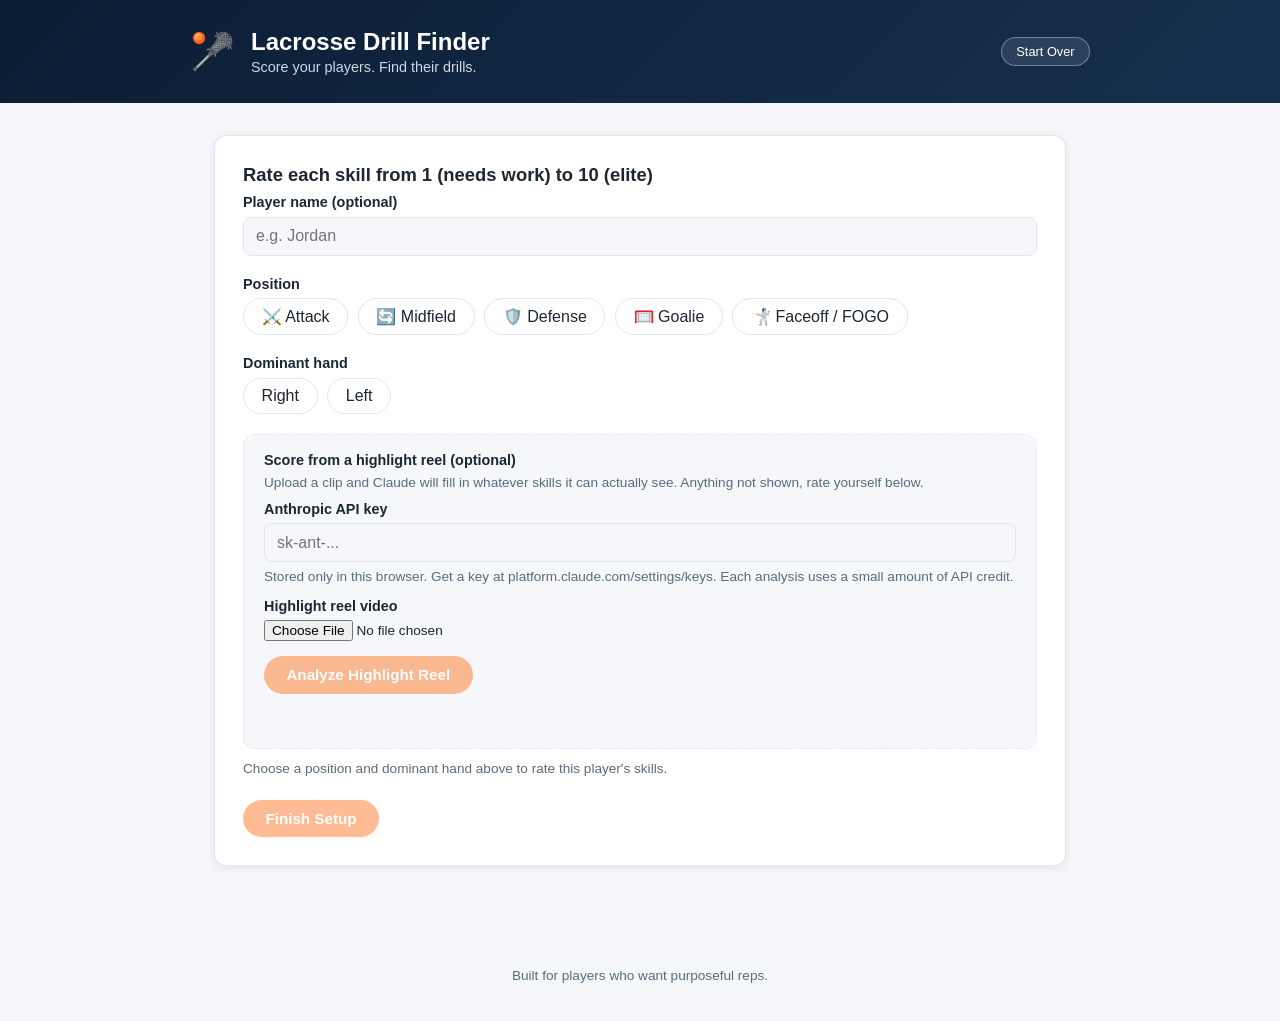
==== commit 7acb3710: "Remove the dead-end Previous button on the scoring screen The app is single-player only now, so "Pre" ====
--- a/lacrosse-drill-finder.html
+++ b/lacrosse-drill-finder.html
@@ -411,8 +411,7 @@
 
         <div id="skill-score-list" style="margin-top: 0.5rem;"></div>
         <div class="btn-row">
-          <button class="btn secondary" id="scoring-back-btn" type="button">Previous</button>
-          <button class="btn" id="scoring-next-btn" type="button">Next</button>
+          <button class="btn" id="scoring-next-btn" type="button">Finish Setup</button>
         </div>
       </div>
     </section>
@@ -723,11 +722,7 @@
     });
   }
 
-  const backBtn = document.getElementById("scoring-back-btn");
-  const nextBtn = document.getElementById("scoring-next-btn");
-  backBtn.disabled = scoringIndex === 0;
-  nextBtn.textContent = scoringIndex === playerCount - 1 ? "Finish Setup" : "Next Player";
-  nextBtn.disabled = !player.position || !player.dominantHand;
+  document.getElementById("scoring-next-btn").disabled = !player.position || !player.dominantHand;
 
   updateAnalyzeButtonState();
 }
@@ -736,26 +731,12 @@
   players[scoringIndex].name = e.target.value;
 });
 
-document.getElementById("scoring-back-btn").addEventListener("click", () => {
-  if (scoringIndex > 0) {
-    scoringIndex -= 1;
-    resetHighlightUpload();
-    renderScoringScreen();
-  }
-});
-
 document.getElementById("scoring-next-btn").addEventListener("click", () => {
   if (!players[scoringIndex].name.trim()) {
-    players[scoringIndex].name = `Player ${scoringIndex + 1}`;
-  }
-  if (scoringIndex < playerCount - 1) {
-    scoringIndex += 1;
-    resetHighlightUpload();
-    renderScoringScreen();
-  } else {
-    renderPlayersScreen();
-    showScreen("players");
-  }
+    players[scoringIndex].name = "Player 1";
+  }
+  renderPlayersScreen();
+  showScreen("players");
 });
 
 // ---------- Highlight reel scoring ----------
@@ -1212,21 +1193,34 @@
 const apiKeyInput = el("api-key-input");
 const highlightApiKeyInput = el("highlight-api-key-input");
 
+// Some browsers (notably Safari, for pages opened via file:// from Messages/Files/Mail)
+// throw a SecurityError just from touching localStorage. Never let that take the app down.
+let memoryApiKeyFallback = "";
+function safeGetApiKey() {
+  try { return localStorage.getItem(API_KEY_STORAGE_KEY) || ""; }
+  catch (e) { return memoryApiKeyFallback; }
+}
+function safeSetApiKey(value) {
+  memoryApiKeyFallback = value;
+  try { localStorage.setItem(API_KEY_STORAGE_KEY, value); }
+  catch (e) { /* storage unavailable; key is still kept in memory for this page session */ }
+}
+
 function syncApiKeyInputs(value) {
   apiKeyInput.value = value;
   highlightApiKeyInput.value = value;
-  localStorage.setItem(API_KEY_STORAGE_KEY, value);
-}
-
-const storedApiKey = localStorage.getItem(API_KEY_STORAGE_KEY) || "";
+  safeSetApiKey(value);
+}
+
+const storedApiKey = safeGetApiKey();
 apiKeyInput.value = storedApiKey;
 highlightApiKeyInput.value = storedApiKey;
 apiKeyInput.addEventListener("input", () => {
-  localStorage.setItem(API_KEY_STORAGE_KEY, apiKeyInput.value.trim());
+  safeSetApiKey(apiKeyInput.value.trim());
   highlightApiKeyInput.value = apiKeyInput.value;
 });
 highlightApiKeyInput.addEventListener("input", () => {
-  localStorage.setItem(API_KEY_STORAGE_KEY, highlightApiKeyInput.value.trim());
+  safeSetApiKey(highlightApiKeyInput.value.trim());
   apiKeyInput.value = highlightApiKeyInput.value;
 });
 
@@ -1412,7 +1406,14 @@
 });
 
 // ---------- Init ----------
-startFreshPlayer();
+try {
+  startFreshPlayer();
+} catch (err) {
+  document.body.insertAdjacentHTML(
+    "afterbegin",
+    `<div style="background:#b3261e;color:#fff;padding:1rem;text-align:center;font:14px/1.4 sans-serif;">Something went wrong starting the app (${escapeHtml(String(err && err.message || err))}). Try reloading, or opening this file directly in Safari instead of an in-app browser.</div>`
+  );
+}
 </script>
 </body>
 </html>
